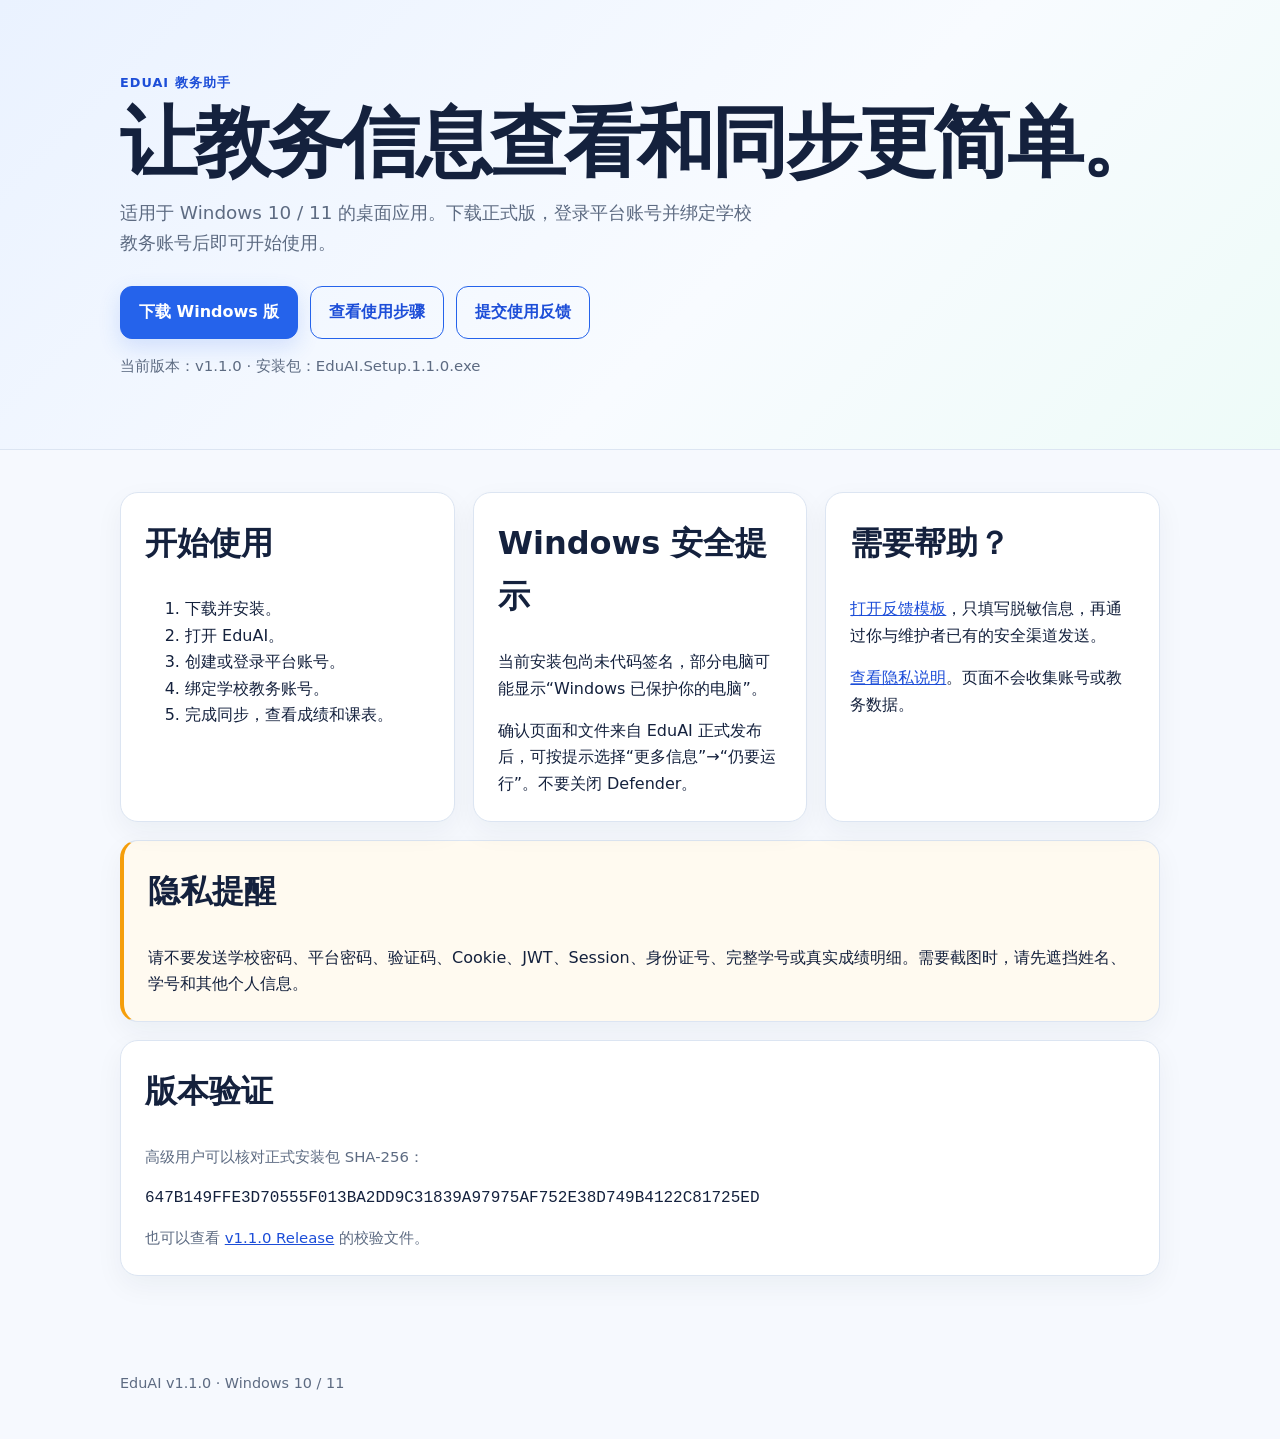
==== docs/index.html @ 6dd85071 "docs: add EduAI public distribution page" ====
<!doctype html>
<html lang="zh-CN">
<head>
  <meta charset="utf-8">
  <meta name="viewport" content="width=device-width, initial-scale=1">
  <meta name="description" content="EduAI 教务助手 Windows v1.1.0 正式下载页">
  <title>EduAI 教务助手 · Windows 下载</title>
  <link rel="stylesheet" href="styles.css">
</head>
<body>
  <header>
    <div class="wrap">
      <div class="eyebrow">EduAI 教务助手</div>
      <h1>让教务信息查看和同步更简单。</h1>
      <p class="lead">适用于 Windows 10 / 11 的桌面应用。下载正式版，登录平台账号并绑定学校教务账号后即可开始使用。</p>
      <div class="actions">
        <a class="button" href="https://github.com/Miller-009/eduai-releases/releases/download/v1.1.0/EduAI.Setup.1.1.0.exe">下载 Windows 版</a>
        <a class="button secondary" href="#steps">查看使用步骤</a>
        <a class="button secondary" href="feedback.html">提交使用反馈</a>
      </div>
      <p class="fine">当前版本：v1.1.0 · 安装包：EduAI.Setup.1.1.0.exe</p>
    </div>
  </header>

  <main class="wrap">
    <section id="steps" class="grid" aria-label="使用步骤">
      <article class="card">
        <h2>开始使用</h2>
        <ol>
          <li>下载并安装。</li>
          <li>打开 EduAI。</li>
          <li>创建或登录平台账号。</li>
          <li>绑定学校教务账号。</li>
          <li>完成同步，查看成绩和课表。</li>
        </ol>
      </article>
      <article class="card">
        <h2>Windows 安全提示</h2>
        <p>当前安装包尚未代码签名，部分电脑可能显示“Windows 已保护你的电脑”。</p>
        <p>确认页面和文件来自 EduAI 正式发布后，可按提示选择“更多信息”→“仍要运行”。不要关闭 Defender。</p>
      </article>
      <article class="card">
        <h2>需要帮助？</h2>
        <p><a href="feedback.html">打开反馈模板</a>，只填写脱敏信息，再通过你与维护者已有的安全渠道发送。</p>
        <p><a href="privacy.html">查看隐私说明</a>。页面不会收集账号或教务数据。</p>
      </article>
    </section>

    <section class="card notice" aria-label="隐私提醒">
      <h2>隐私提醒</h2>
      <p>请不要发送学校密码、平台密码、验证码、Cookie、JWT、Session、身份证号、完整学号或真实成绩明细。需要截图时，请先遮挡姓名、学号和其他个人信息。</p>
    </section>

    <section class="card" style="margin-top:18px">
      <h2>版本验证</h2>
      <p class="fine">高级用户可以核对正式安装包 SHA-256：</p>
      <code>647B149FFE3D70555F013BA2DD9C31839A97975AF752E38D749B4122C81725ED</code>
      <p class="fine">也可以查看 <a href="https://github.com/Miller-009/eduai-releases/releases/tag/v1.1.0">v1.1.0 Release</a> 的校验文件。</p>
    </section>
  </main>

  <footer class="wrap">EduAI v1.1.0 · Windows 10 / 11</footer>
</body>
</html>
---- docs/styles.css ----
:root {
  color-scheme: light;
  --ink: #14213d;
  --muted: #5d6b82;
  --line: #dce5f2;
  --paper: #f6f9fe;
  --card: #ffffff;
  --accent: #2563eb;
  --accent-dark: #1d4ed8;
  --soft: #eaf2ff;
}

* { box-sizing: border-box; }

body {
  margin: 0;
  background: var(--paper);
  color: var(--ink);
  font: 16px/1.65 "Segoe UI", "Microsoft YaHei", system-ui, sans-serif;
}

a { color: var(--accent-dark); }

.wrap { width: min(1040px, calc(100% - 32px)); margin: 0 auto; }

header {
  padding: 72px 0 56px;
  background: linear-gradient(135deg, #eaf2ff 0%, #f8fbff 58%, #eefbf8 100%);
  border-bottom: 1px solid var(--line);
}

.eyebrow { color: var(--accent-dark); font-weight: 700; letter-spacing: .08em; text-transform: uppercase; font-size: .8rem; }
h1 { margin: 10px 0 14px; font-size: clamp(2.4rem, 7vw, 4.8rem); line-height: 1.05; letter-spacing: -.04em; }
h2 { margin-top: 0; font-size: clamp(1.45rem, 3vw, 2rem); }
.lead { max-width: 650px; margin: 0; color: var(--muted); font-size: 1.15rem; }
.actions { display: flex; flex-wrap: wrap; gap: 12px; margin-top: 28px; }
.button { display: inline-block; padding: 12px 18px; border-radius: 12px; border: 1px solid var(--accent); background: var(--accent); color: #fff; font-weight: 700; text-decoration: none; box-shadow: 0 8px 22px rgba(37, 99, 235, .16); }
.button:hover { background: var(--accent-dark); }
.button.secondary { background: transparent; color: var(--accent-dark); box-shadow: none; }

main { padding: 42px 0 68px; }
.grid { display: grid; grid-template-columns: repeat(3, minmax(0, 1fr)); gap: 18px; }
.card { background: var(--card); border: 1px solid var(--line); border-radius: 18px; padding: 24px; box-shadow: 0 10px 28px rgba(20, 33, 61, .05); }
.card p:last-child, .card ul:last-child { margin-bottom: 0; }
.notice { margin-top: 18px; border-left: 4px solid #f59e0b; background: #fffaf0; }
.fine { color: var(--muted); font-size: .93rem; }
footer { padding: 28px 0 44px; color: var(--muted); font-size: .9rem; }

@media (max-width: 760px) {
  header { padding: 50px 0 42px; }
  .grid { grid-template-columns: 1fr; }
  .wrap { width: min(100% - 24px, 680px); }
}
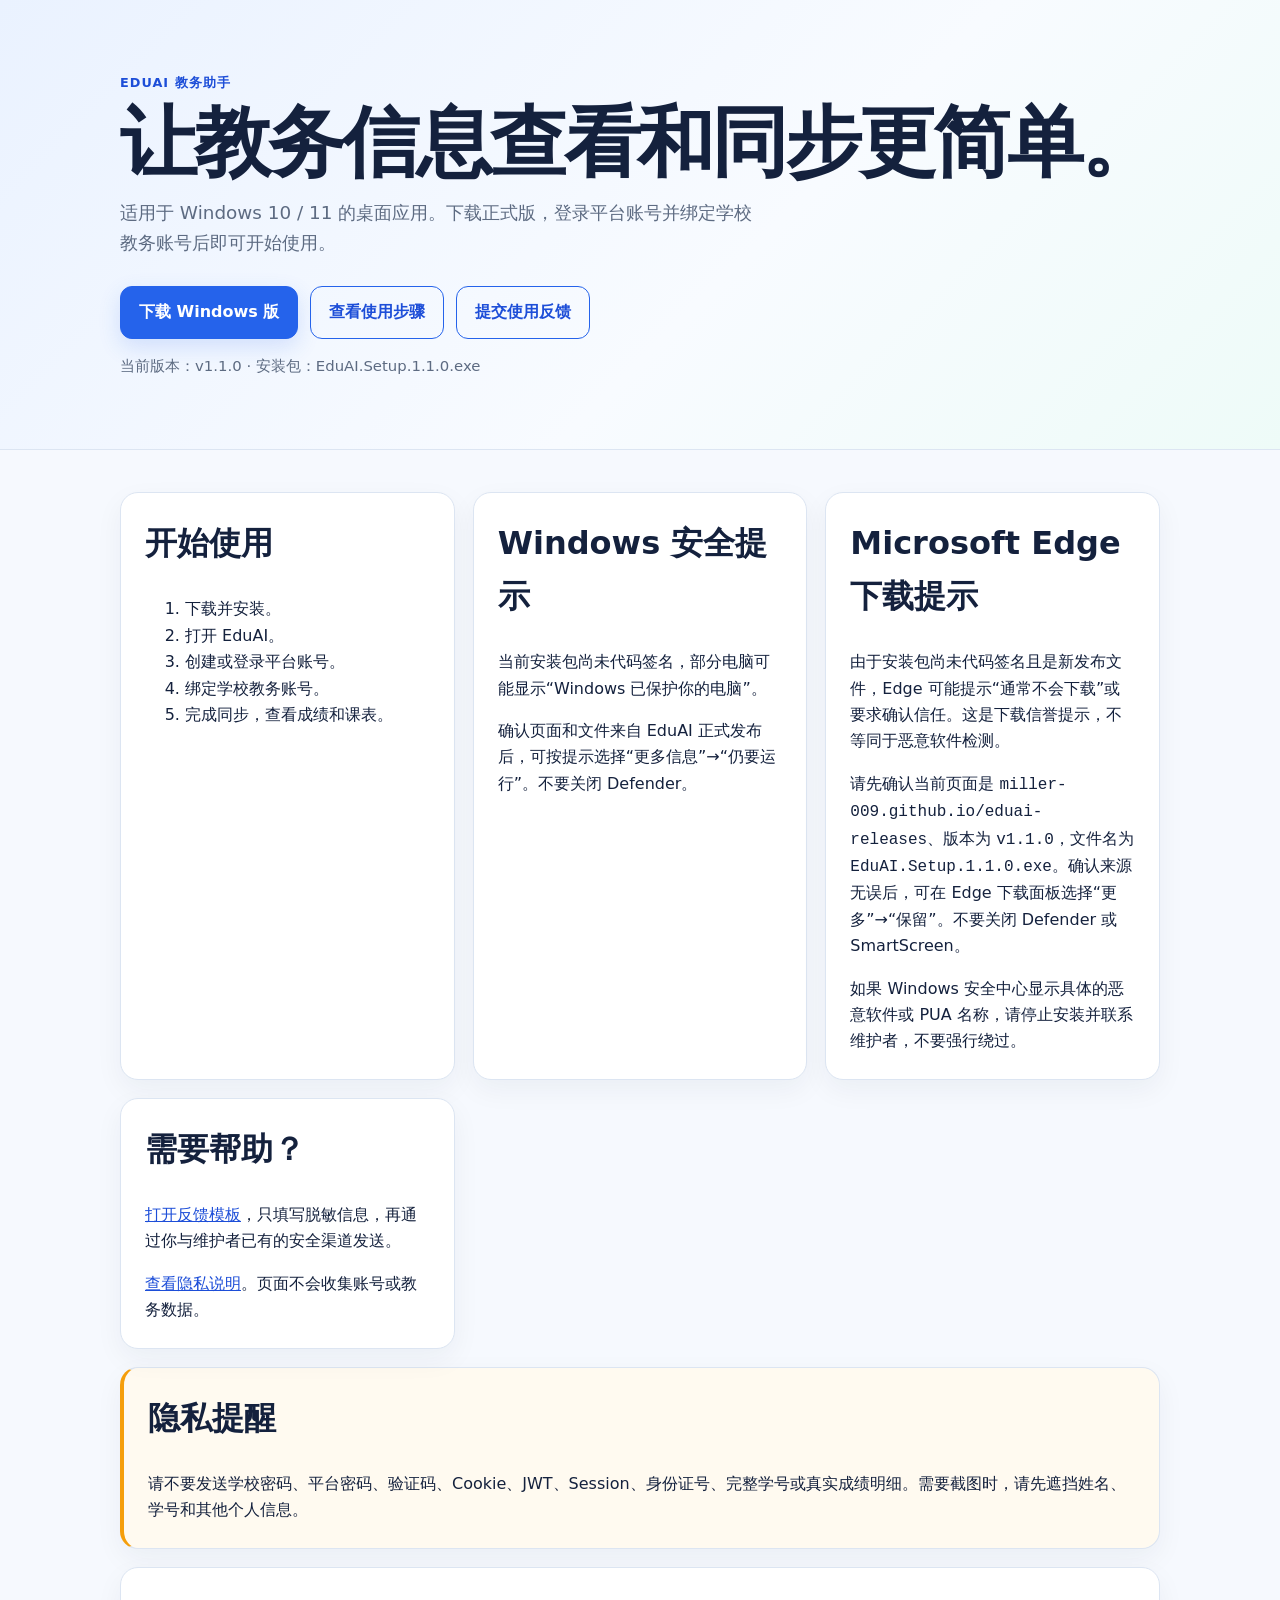
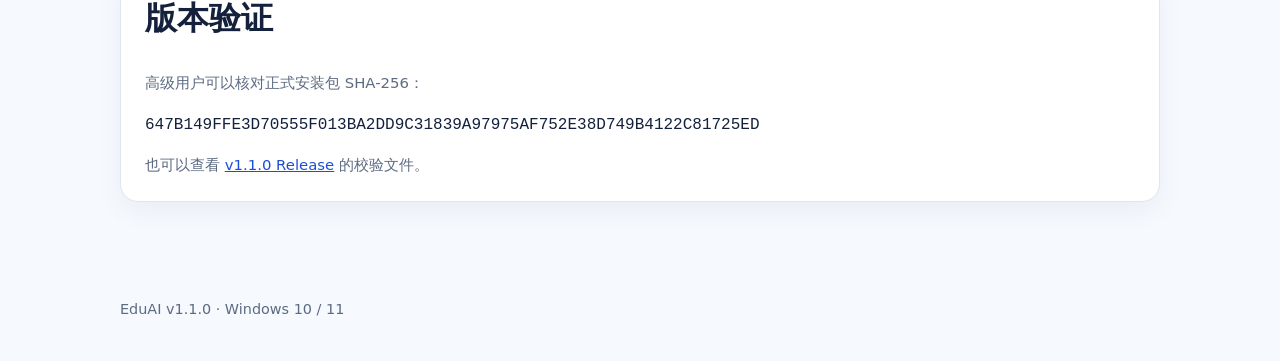
==== commit e43bc648: "docs(download): 补充 Edge 下载信誉提示" ====
--- a/docs/index.html
+++ b/docs/index.html
@@ -40,6 +40,12 @@
         <p>确认页面和文件来自 EduAI 正式发布后，可按提示选择“更多信息”→“仍要运行”。不要关闭 Defender。</p>
       </article>
       <article class="card">
+        <h2>Microsoft Edge 下载提示</h2>
+        <p>由于安装包尚未代码签名且是新发布文件，Edge 可能提示“通常不会下载”或要求确认信任。这是下载信誉提示，不等同于恶意软件检测。</p>
+        <p>请先确认当前页面是 <code>miller-009.github.io/eduai-releases</code>、版本为 <code>v1.1.0</code>，文件名为 <code>EduAI.Setup.1.1.0.exe</code>。确认来源无误后，可在 Edge 下载面板选择“更多”→“保留”。不要关闭 Defender 或 SmartScreen。</p>
+        <p>如果 Windows 安全中心显示具体的恶意软件或 PUA 名称，请停止安装并联系维护者，不要强行绕过。</p>
+      </article>
+      <article class="card">
         <h2>需要帮助？</h2>
         <p><a href="feedback.html">打开反馈模板</a>，只填写脱敏信息，再通过你与维护者已有的安全渠道发送。</p>
         <p><a href="privacy.html">查看隐私说明</a>。页面不会收集账号或教务数据。</p>
